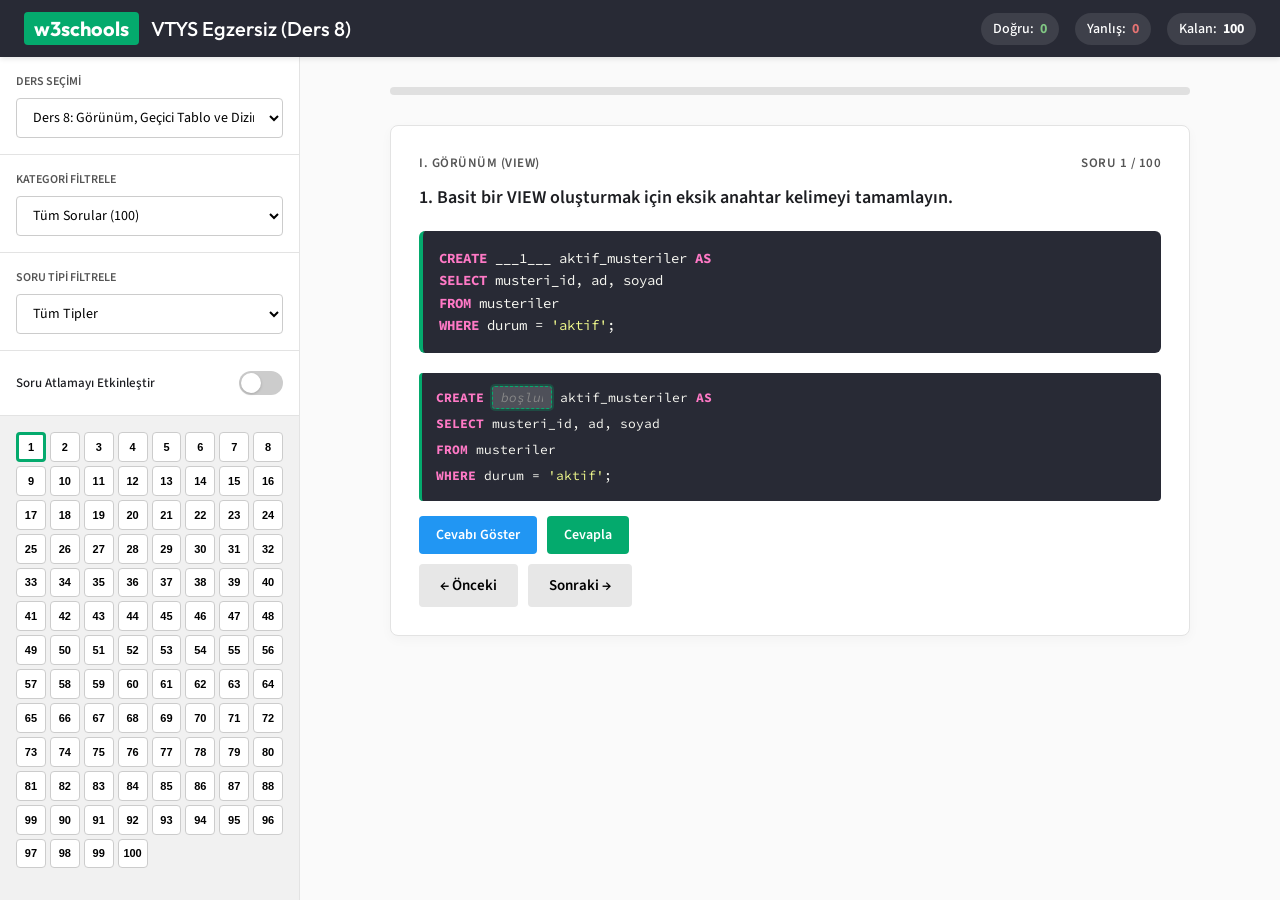
==== index.html @ 820ce637 "Add Source SQL File Viewer modal, buttons, copy/download logic, and copy sql files to repo" ====
<!DOCTYPE html>
<html lang="tr">
<head>
  <meta charset="UTF-8">
  <meta name="viewport" content="width=device-width, initial-scale=1.0">
  <title>VTYS Egzersiz</title>
  <!-- Google Fonts -->
  <link rel="stylesheet" href="styles.css">
  <link rel="preconnect" href="https://fonts.googleapis.com">
  <link rel="preconnect" href="https://fonts.gstatic.com" crossorigin>
  <link href="https://fonts.googleapis.com/css2?family=Outfit:wght@300;400;500;600;700&family=Source+Code+Pro:wght@400;500;600&family=Source+Sans+3:wght@300;400;500;600;700&display=swap" rel="stylesheet">
  
</head>
<body>
  
  <canvas id="confetti-canvas"></canvas>

  <header>
    <div class="header-logo-title">
      <div class="logo-w3">w3schools</div>
      <h1>VTYS Egzersiz (Ders 9)</h1>
    </div>
    <div class="header-stats">
      <div class="stat-badge correct-badge">Doğru: <span id="header-correct">0</span></div>
      <div class="stat-badge incorrect-badge">Yanlış: <span id="header-incorrect">0</span></div>
      <div class="stat-badge">Kalan: <span id="header-remaining">50</span></div>
    </div>
  </header>

  <div class="app-container">
    <!-- Sidebar -->
    <aside class="sidebar" id="sidebar">
      <div class="sidebar-filter">
        <div class="filter-label">Ders Seçimi</div>
        <select class="filter-select" id="lesson-filter">
          <option value="ders8">Ders 8: Görünüm, Geçici Tablo ve Dizin (100 Soru)</option>
          <option value="ders9">Ders 9: T-SQL ve Saklı Yordam (50 Soru)</option>
          <option value="ders10">Ders 10: Market SQL Sorguları (75 Soru)</option>
        </select>
      </div>
      <div class="sidebar-filter" id="difficulty-filter-container" style="display: none;">
        <div class="filter-label">Zorluk Derecesi</div>
        <select class="filter-select" id="difficulty-filter">
          <option value="easy">Kolay (Bir Kısmı Boş)</option>
          <option value="hard">Zor (Tüm SQL Kelimeleri Boş)</option>
        </select>
      </div>
      <div class="sidebar-filter">
        <div class="filter-label">Kategori Filtrele</div>
        <select class="filter-select" id="category-filter">
          <option value="all">Tüm Sorular (50)</option>
          <option value="tsql">I. Transact-SQL ve Transaction (20)</option>
          <option value="sp">II. Saklı Yordam (STORED PROCEDURE) (30)</option>
        </select>
      </div>
      <div class="sidebar-filter">
        <div class="filter-label">Soru Tipi Filtrele</div>
        <select class="filter-select" id="type-filter">
          <option value="all">Tüm Tipler</option>
          <option value="code">Kod Soruları (70%)</option>
          <option value="choice">Çoktan Seçmeli (30%)</option>
        </select>
      </div>
      <div class="sidebar-filter">
        <label class="switch-container">
          <span class="switch-label">Soru Atlamayı Etkinleştir</span>
          <input type="checkbox" id="skip-toggle" class="switch-input">
          <span class="switch-toggle"></span>
        </label>
      </div>
      <div class="sidebar-list-container">
        <div class="questions-grid" id="questions-grid">
          <!-- Dynamically populated buttons -->
        </div>
      </div>
    </aside>

    <!-- Main Content -->
    <main>
      <div class="content-wrapper">
        <div class="progress-container">
          <div class="progress-bar-fill" id="progress-bar"></div>
        </div>

        <div id="quiz-area">
          <div class="question-card" id="question-card">
            <div class="question-meta" style="display: flex; align-items: center; justify-content: space-between; width: 100%;">
              <div style="display: flex; align-items: center; gap: 10px;">
                <span id="question-category">Kategori</span>
                <button class="btn btn-info btn-sm btn-inline-icon" id="btn-show-sql" style="display: none;">
                  <svg width="12" height="12" viewBox="0 0 24 24" fill="none" stroke="currentColor" stroke-width="2">
                    <path d="M14 2H6a2 2 0 0 0-2 2v16a2 2 0 0 0 2 2h12a2 2 0 0 0 2-2V8z"/>
                    <polyline points="14 2 14 8 20 8"/>
                    <line x1="16" y1="13" x2="8" y2="13"/>
                    <line x1="16" y1="17" x2="8" y2="17"/>
                    <polyline points="10 9 9 9 8 9"/>
                  </svg>
                  Kaynak SQL
                </button>
              </div>
              <span id="question-number">Soru 1 / 50</span>
            </div>
            
            <h3 class="question-title" id="question-text">Yükleniyor...</h3>
            
            <div class="code-snippet" id="code-block" style="display: none;"></div>
            
            <!-- Question types templates -->
            <div id="answers-container">
              <!-- Dynamically populated options -->
            </div>

            <div class="actions-row">
              <div class="nav-buttons">
                <button class="btn btn-secondary" id="btn-prev">
                  &larr; Önceki
                </button>
                <button class="btn btn-secondary" id="btn-next">
                  Sonraki &rarr;
                </button>
              </div>
              
              <div style="display: flex; gap: 10px;">
                <button class="btn btn-info" id="btn-explain" style="display: none;">
                  Cevabı / Açıklamayı Göster
                </button>
                <button class="btn btn-primary" id="btn-check">
                  Cevabı Kontrol Et
                </button>
              </div>
            </div>

            <!-- Explanation Box -->
            <div class="explanation-box" id="explanation-box">
              <h4>
                <svg width="16" height="16" viewBox="0 0 24 24" fill="currentColor">
                  <path d="M12 2C6.48 2 2 6.48 2 12s4.48 10 10 10 10-4.48 10-10S17.52 2 12 2zm1 15h-2v-6h2v6zm0-8h-2V7h2v2z"/>
                </svg>
                Açıklama ve Slayt Referansı
              </h4>
              <p id="explanation-text"></p>
            </div>
          </div>
        </div>

        <!-- Dashboard Template (hidden by default) -->
        <div id="dashboard-area" style="display: none;">
          <div class="dashboard-card">
            <h2 class="dashboard-title">Quiz Tamamlandı! 🎉</h2>
            <p class="dashboard-subtitle">Dr. Öğr. Üyesi Hüseyin COŞKUN'un Ders 9 (T-SQL ve Saklı Yordamlar) sunumuna dayalı 50 soruluk sınavı tamamladınız.</p>
            
            <div class="score-circle">
              <div class="score-percentage" id="score-percent">0%</div>
              <div class="score-fraction" id="score-fraction">0 / 50</div>
            </div>

            <table class="stats-table">
              <tr class="correct-row">
                <td>Doğru Sayısı:</td>
                <td id="dash-correct">0</td>
              </tr>
              <tr class="incorrect-row">
                <td>Yanlış Sayısı:</td>
                <td id="dash-incorrect">0</td>
              </tr>
              <tr>
                <td>Boş Bırakılan:</td>
                <td id="dash-empty">0</td>
              </tr>
              <tr>
                <td>Başarı Durumu:</td>
                <td id="dash-status">Geliştirilmeli</td>
              </tr>
            </table>

            <button class="btn btn-primary" id="btn-reset">Sınavı Yeniden Başlat</button>
          </div>
        </div>
      </div>
    </main>
  </div>

  <!-- SQL Code Modal -->
  <div id="sql-modal" class="modal-overlay">
    <div class="modal-content">
      <div class="modal-header">
        <h3 id="sql-modal-title">SQL Dosyası</h3>
        <button class="modal-close" id="sql-modal-close">&times;</button>
      </div>
      <div class="modal-body">
        <pre><code id="sql-modal-code" class="sql-code-block"></code></pre>
      </div>
      <div class="modal-footer">
        <button class="btn btn-secondary" id="sql-modal-copy">Kodu Kopyala</button>
        <button class="btn btn-primary" id="sql-modal-download">Dosyayı İndir</button>
      </div>
    </div>
  </div>

  <script src="questions.js?v=1.8"></script>
  <script src="app.js?v=1.8"></script>
</body>
</html>
---- styles.css ----
:root {
      --w3-green: #04AA6D;
      --w3-green-hover: #059862;
      --w3-dark: #282A35;
      --w3-light-gray: #f1f1f1;
      --w3-border: #e3e3e3;
      --text-main: #1d1e22;
      --text-muted: #555555;
      
      --correct: #2e7d32;
      --correct-bg: #e8f5e9;
      --correct-border: #a5d6a7;
      
      --incorrect: #c62828;
      --incorrect-bg: #ffebee;
      --incorrect-border: #ef9a9a;
      
      --info-bg: #e7f3fe;
      --info-border: #2196F3;
      
      --font-sans: 'Source Sans 3', 'Segoe UI', Tahoma, Geneva, Verdana, sans-serif;
      --font-title: 'Outfit', sans-serif;
      --font-mono: 'Source Code Pro', 'Courier New', Courier, monospace;
    }

    * {
      box-sizing: border-box;
      margin: 0;
      padding: 0;
    }

    body {
      font-family: var(--font-sans);
      background-color: #fcfcfc;
      color: var(--text-main);
      display: flex;
      flex-direction: column;
      height: 100vh;
      overflow: hidden;
    }

    /* Header */
    header {
      background-color: var(--w3-dark);
      color: white;
      padding: 12px 24px;
      display: flex;
      justify-content: space-between;
      align-items: center;
      box-shadow: 0 2px 5px rgba(0,0,0,0.1);
      z-index: 10;
      flex-shrink: 0;
    }

    .header-logo-title {
      display: flex;
      align-items: center;
      gap: 12px;
    }

    .logo-w3 {
      background-color: var(--w3-green);
      color: white;
      font-family: var(--font-title);
      font-weight: 700;
      font-size: 20px;
      padding: 4px 10px;
      border-radius: 4px;
      user-select: none;
    }

    header h1 {
      font-family: var(--font-title);
      font-size: 20px;
      font-weight: 500;
    }

    .header-stats {
      display: flex;
      gap: 16px;
      align-items: center;
    }

    .stat-badge {
      background-color: rgba(255, 255, 255, 0.1);
      padding: 6px 12px;
      border-radius: 20px;
      font-size: 14px;
      font-weight: 500;
      display: flex;
      align-items: center;
      gap: 6px;
    }

    .stat-badge span {
      font-weight: bold;
    }

    .stat-badge.correct-badge span {
      color: #81c784;
    }

    .stat-badge.incorrect-badge span {
      color: #e57373;
    }

    /* Main Container */
    .app-container {
      display: flex;
      flex: 1;
      overflow: hidden;
      position: relative;
    }

    /* Sidebar Navigation */
    .sidebar {
      width: 300px;
      background-color: var(--w3-light-gray);
      border-right: 1px solid var(--w3-border);
      display: flex;
      flex-direction: column;
      flex-shrink: 0;
      transition: transform 0.3s ease;
      z-index: 5;
    }

    .sidebar-filter {
      padding: 16px;
      border-bottom: 1px solid var(--w3-border);
      background-color: white;
    }

    .filter-label {
      font-size: 12px;
      text-transform: uppercase;
      font-weight: 600;
      color: var(--text-muted);
      margin-bottom: 8px;
    }

    .filter-select {
      width: 100%;
      padding: 8px 12px;
      border-radius: 4px;
      border: 1px solid #ccc;
      font-family: var(--font-sans);
      font-size: 14px;
      outline: none;
      background-color: white;
    }

    .sidebar-list-container {
      flex: 1;
      overflow-y: auto;
      padding: 16px;
    }

    .questions-grid {
      display: grid;
      grid-template-columns: repeat(8, 1fr);
      gap: 4px;
    }

    .q-btn {
      aspect-ratio: 1;
      border: 1px solid #ccc;
      background-color: white;
      border-radius: 4px;
      font-weight: 600;
      font-size: 11px;
      cursor: pointer;
      display: flex;
      align-items: center;
      justify-content: center;
      transition: all 0.2s;
    }

    .q-btn:hover {
      background-color: #e3e3e3;
      border-color: #888;
    }

    .q-btn.current {
      outline: 3px solid var(--w3-green);
      outline-offset: -3px;
      font-weight: 700;
    }

    .q-btn.answered-correct {
      background-color: var(--correct-bg);
      border-color: var(--correct-border);
      color: var(--correct);
    }

    .q-btn.answered-incorrect {
      background-color: var(--incorrect-bg);
      border-color: var(--incorrect-border);
      color: var(--incorrect);
    }

    /* Main Content Area */
    main {
      flex: 1;
      padding: 30px;
      overflow-y: auto;
      display: flex;
      flex-direction: column;
      align-items: center;
      background-color: #fafafa;
    }

    .content-wrapper {
      width: 100%;
      max-width: 800px;
      display: flex;
      flex-direction: column;
      gap: 20px;
    }

    /* Question Card */
    .question-card {
      background-color: white;
      border-radius: 8px;
      border: 1px solid var(--w3-border);
      box-shadow: 0 4px 12px rgba(0,0,0,0.03);
      padding: 28px;
      display: flex;
      flex-direction: column;
    }

    .question-meta {
      display: flex;
      justify-content: space-between;
      font-size: 13px;
      font-weight: 600;
      color: var(--text-muted);
      margin-bottom: 12px;
      text-transform: uppercase;
      letter-spacing: 0.5px;
    }

    .question-title {
      font-size: 18px;
      font-weight: 600;
      line-height: 1.5;
      margin-bottom: 20px;
    }

    /* Code Block snippet */
    .code-snippet {
      background-color: var(--w3-dark);
      color: #f8f8f2;
      border-left: 4px solid var(--w3-green);
      border-radius: 6px;
      padding: 16px;
      font-family: var(--font-mono);
      font-size: 14px;
      line-height: 1.6;
      overflow-x: auto;
      margin-bottom: 20px;
      white-space: pre;
    }

    .sql-keyword {
      color: #ff79c6;
      font-weight: bold;
    }

    .sql-string {
      color: #f1fa8c;
    }

    /* Options */
    .options-list {
      display: flex;
      flex-direction: column;
      gap: 12px;
      margin-bottom: 20px;
    }

    .option-card {
      border: 1px solid #d3d3d3;
      border-radius: 6px;
      padding: 16px;
      cursor: pointer;
      display: flex;
      align-items: center;
      gap: 12px;
      transition: all 0.2s;
      background-color: white;
      user-select: none;
    }

    .option-card:hover {
      background-color: #f7f7f7;
      border-color: #888;
    }

    .option-card.selected {
      background-color: #f0f7f4;
      border-color: var(--w3-green);
      font-weight: 500;
    }

    .option-card.correct-highlight {
      background-color: var(--correct-bg);
      border-color: var(--correct);
      color: var(--correct);
      font-weight: 500;
    }

    .option-card.incorrect-highlight {
      background-color: var(--incorrect-bg);
      border-color: var(--incorrect);
      color: var(--incorrect);
    }

    .option-radio {
      width: 18px;
      height: 18px;
      border-radius: 50%;
      border: 2px solid #aaa;
      display: flex;
      align-items: center;
      justify-content: center;
      flex-shrink: 0;
    }

    .option-card.selected .option-radio {
      border-color: var(--w3-green);
    }

    .option-card.selected .option-radio::after {
      content: "";
      width: 10px;
      height: 10px;
      background-color: var(--w3-green);
      border-radius: 50%;
    }

    /* True False Option Styles */
    .tf-container {
      display: flex;
      gap: 16px;
      margin-bottom: 20px;
    }

    .tf-btn {
      flex: 1;
      padding: 16px;
      border: 1px solid #d3d3d3;
      border-radius: 6px;
      background-color: white;
      font-size: 16px;
      font-weight: 600;
      cursor: pointer;
      text-align: center;
      transition: all 0.2s;
    }

    .tf-btn:hover {
      background-color: #f7f7f7;
      border-color: #888;
    }

    .tf-btn.selected {
      background-color: #f0f7f4;
      border-color: var(--w3-green);
      color: var(--w3-green);
    }

    .tf-btn.correct-highlight {
      background-color: var(--correct-bg);
      border-color: var(--correct);
      color: var(--correct);
    }

    .tf-btn.incorrect-highlight {
      background-color: var(--incorrect-bg);
      border-color: var(--incorrect);
      color: var(--incorrect);
    }

    /* Fill in the Blank option styles */
    .blank-container {
      margin-bottom: 24px;
      display: flex;
      flex-direction: column;
      gap: 10px;
    }

    .blank-input {
      width: 100%;
      max-width: 400px;
      padding: 12px 16px;
      font-size: 16px;
      border-radius: 6px;
      border: 1px solid #ccc;
      font-family: var(--font-sans);
      outline: none;
      transition: border-color 0.2s;
    }

    .blank-input:focus {
      border-color: var(--w3-green);
    }

    .blank-input.correct-highlight {
      background-color: var(--correct-bg);
      border-color: var(--correct);
      color: var(--correct);
    }

    .blank-input.incorrect-highlight {
      background-color: var(--incorrect-bg);
      border-color: var(--incorrect);
      color: var(--incorrect);
    }

    .blank-feedback {
      font-size: 14px;
      font-weight: 600;
      display: none;
    }
    .blank-feedback.correct {
      color: var(--correct);
      display: block;
    }
    .blank-feedback.incorrect {
      color: var(--incorrect);
      display: block;
    }

    /* Actions Row */
    .actions-row {
      display: flex;
      justify-content: space-between;
      align-items: center;
      margin-top: 10px;
    }

    .nav-buttons {
      display: flex;
      gap: 10px;
    }

    .btn {
      padding: 10px 20px;
      font-size: 15px;
      font-weight: 600;
      border-radius: 4px;
      cursor: pointer;
      border: 1px solid transparent;
      font-family: var(--font-sans);
      transition: all 0.2s;
      display: flex;
      align-items: center;
      gap: 8px;
    }

    .btn-secondary {
      background-color: #e7e7e7;
      color: black;
    }

    .btn-secondary:hover {
      background-color: #ddd;
    }

    .btn-primary {
      background-color: var(--w3-green);
      color: white;
    }

    .btn-primary:hover {
      background-color: var(--w3-green-hover);
    }

    .btn-primary:disabled {
      background-color: #cccccc;
      cursor: not-allowed;
    }

    .btn-info {
      background-color: #2196F3;
      color: white;
    }

    .btn-info:hover {
      background-color: #0b7dda;
    }

    /* Explanation Box */
    .explanation-box {
      background-color: var(--info-bg);
      border-left: 6px solid var(--info-border);
      border-radius: 4px;
      padding: 18px;
      margin-top: 20px;
      display: none;
      animation: fadeIn 0.3s ease;
    }

    .explanation-box h4 {
      font-size: 15px;
      font-weight: 700;
      color: #0b7dda;
      margin-bottom: 8px;
      display: flex;
      align-items: center;
      gap: 6px;
    }

    .explanation-box p {
      font-size: 14.5px;
      line-height: 1.5;
      color: #333;
    }

    /* Dashboard view */
    .dashboard-card {
      background-color: white;
      border-radius: 8px;
      border: 1px solid var(--w3-border);
      box-shadow: 0 4px 12px rgba(0,0,0,0.03);
      padding: 36px;
      text-align: center;
      display: flex;
      flex-direction: column;
      align-items: center;
      gap: 20px;
    }

    .dashboard-title {
      font-family: var(--font-title);
      font-size: 28px;
      font-weight: 700;
      color: var(--w3-dark);
    }

    .dashboard-subtitle {
      font-size: 16px;
      color: var(--text-muted);
      max-width: 500px;
    }

    .score-circle {
      width: 160px;
      height: 160px;
      border-radius: 50%;
      background-color: #f7f7f7;
      border: 10px solid var(--w3-green);
      display: flex;
      flex-direction: column;
      justify-content: center;
      align-items: center;
      margin: 10px 0;
    }

    .score-percentage {
      font-family: var(--font-title);
      font-size: 38px;
      font-weight: 700;
      color: var(--w3-dark);
    }

    .score-fraction {
      font-size: 14px;
      color: var(--text-muted);
      font-weight: 500;
    }

    .stats-table {
      width: 100%;
      max-width: 400px;
      margin: 10px 0;
      border-collapse: collapse;
    }

    .stats-table td {
      padding: 10px;
      border-bottom: 1px solid var(--w3-border);
      font-size: 15px;
      text-align: left;
    }

    .stats-table td:last-child {
      text-align: right;
      font-weight: bold;
    }

    .stats-table tr.correct-row td:last-child {
      color: var(--correct);
    }

    .stats-table tr.incorrect-row td:last-child {
      color: var(--incorrect);
    }

    /* Mobile view toggle button */
    .mobile-nav-toggle {
      display: none;
      background-color: var(--w3-dark);
      border: none;
      color: white;
      font-size: 20px;
      cursor: pointer;
      padding: 8px;
    }

    /* Animations */
    @keyframes fadeIn {
      from { opacity: 0; transform: translateY(5px); }
      to { opacity: 1; transform: translateY(0); }
    }

    /* Confetti Canvas */
    #confetti-canvas {
      position: absolute;
      top: 0;
      left: 0;
      width: 100%;
      height: 100%;
      pointer-events: none;
      z-index: 100;
      display: none;
    }

    /* Progress bar overall */
    .progress-container {
      width: 100%;
      background-color: #e0e0e0;
      border-radius: 4px;
      height: 8px;
      margin-bottom: 10px;
      overflow: hidden;
    }

    .progress-bar-fill {
      height: 100%;
      background-color: var(--w3-green);
      width: 0%;
      transition: width 0.3s ease;
    }

    /* Responsive */
    @media (max-width: 768px) {
      .app-container {
        flex-direction: column;
      }
      
      .sidebar {
        width: 100%;
        height: auto;
        max-height: 220px;
        border-right: none;
        border-bottom: 1px solid var(--w3-border);
      }

      .questions-grid {
        grid-template-columns: repeat(10, 1fr);
      }

      main {
        padding: 15px;
      }

      .question-card {
        padding: 18px;
      }

      .actions-row {
        flex-direction: column;
        gap: 12px;
        align-items: stretch;
      }

      .nav-buttons {
        justify-content: space-between;
      }
      
      .btn {
        justify-content: center;
      }
    }

    /* Code question - inline blanks in snippet */
    .code-question-snippet {
      background-color: var(--w3-dark);
      color: #f8f8f2;
      border-left: 3px solid var(--w3-green);
      border-radius: 4px;
      padding: 12px 14px;
      font-family: var(--font-mono);
      font-size: 13px;
      line-height: 2;
      overflow-x: auto;
      margin-bottom: 10px;
      white-space: pre-wrap;
      word-break: break-word;
    }

    .code-blank-input {
      background-color: rgba(255,255,255,0.12);
      border: 1.5px dashed #888;
      border-radius: 3px;
      color: #50fa7b;
      font-family: var(--font-mono);
      font-size: 13px;
      font-weight: 600;
      padding: 2px 8px;
      min-width: 60px;
      max-width: 200px;
      outline: none;
      transition: all 0.2s;
      text-align: center;
    }

    .code-blank-input::placeholder {
      color: #888;
      font-weight: 400;
      font-style: italic;
    }

    .code-blank-input:focus {
      border-color: var(--w3-green);
      background-color: rgba(255,255,255,0.18);
      box-shadow: 0 0 0 2px rgba(4,170,109,0.25);
    }

    .code-blank-input.blank-correct {
      border-color: #28a745;
      border-style: solid;
      background-color: rgba(40,167,69,0.2);
      color: #50fa7b;
    }

    .code-blank-input.blank-incorrect {
      border-color: #dc3545;
      border-style: solid;
      background-color: rgba(220,53,69,0.2);
      color: #ff6b6b;
      text-decoration: line-through;
    }

    .code-correct-answer {
      font-size: 11px;
      color: #50fa7b;
      font-family: var(--font-mono);
      display: none;
      margin-left: 4px;
    }

    .code-correct-answer.show {
      display: inline;
    }

    .code-blanks-summary {
      display: flex;
      flex-wrap: wrap;
      gap: 6px;
      margin-top: 8px;
    }

    .code-blank-result {
      font-size: 11.5px;
      font-weight: 500;
      padding: 4px 8px;
      border-radius: 3px;
      font-family: var(--font-mono);
    }

    .code-blank-result.result-ok {
      background-color: rgba(40,167,69,0.15);
      color: #81c784;
      border: 1px solid rgba(40,167,69,0.3);
    }

    .code-blank-result.result-fail {
      background-color: rgba(220,53,69,0.15);
      color: #e57373;
      border: 1px solid rgba(220,53,69,0.3);
    }


/* Code Questions Error Shake and Custom Styles */
@keyframes codeShake {
  0%, 100% { transform: translateX(0); }
  25% { transform: translateX(-5px); }
  75% { transform: translateX(5px); }
}
.blank-error-shake {
  animation: codeShake 0.15s ease-in-out 2;
  border-color: #f44336 !important;
  background-color: #ffebee !important;
}
.blank-showing-answer {
  background-color: #e3f2fd !important;
  color: #0d47a1 !important;
  font-weight: bold;
}

/* Custom Toggle Switch Styles */
.switch-container {
  display: flex;
  align-items: center;
  justify-content: space-between;
  cursor: pointer;
  user-select: none;
  padding: 4px 0;
}

.switch-label {
  font-size: 13px;
  font-weight: 500;
  color: var(--text-main);
}

.switch-input {
  display: none;
}

.switch-toggle {
  width: 44px;
  height: 24px;
  background-color: #ccc;
  border-radius: 12px;
  position: relative;
  transition: background-color 0.2s;
  flex-shrink: 0;
}

.switch-toggle::after {
  content: '';
  position: absolute;
  width: 20px;
  height: 20px;
  border-radius: 50%;
  background-color: white;
  top: 2px;
  left: 2px;
  transition: transform 0.2s;
  box-shadow: 0 1px 3px rgba(0,0,0,0.2);
}

.switch-input:checked + .switch-toggle {
  background-color: var(--w3-green);
}

.switch-input:checked + .switch-toggle::after {
  transform: translateX(20px);
}

/* Modal Styles */
.modal-overlay {
  position: fixed;
  top: 0;
  left: 0;
  width: 100%;
  height: 100%;
  background-color: rgba(0,0,0,0.5);
  backdrop-filter: blur(8px);
  display: flex;
  justify-content: center;
  align-items: center;
  z-index: 1000;
  opacity: 0;
  transition: opacity 0.25s ease;
  pointer-events: none;
}

.modal-overlay.active {
  opacity: 1;
  pointer-events: auto;
}

.modal-content {
  background-color: white;
  border-radius: 12px;
  width: 90%;
  max-width: 700px;
  max-height: 85vh;
  display: flex;
  flex-direction: column;
  box-shadow: 0 10px 30px rgba(0,0,0,0.25);
  transform: translateY(20px);
  transition: transform 0.25s ease;
  overflow: hidden;
}

.modal-overlay.active .modal-content {
  transform: translateY(0);
}

.modal-header {
  padding: 16px 24px;
  border-bottom: 1px solid var(--w3-border);
  display: flex;
  justify-content: space-between;
  align-items: center;
  background-color: var(--w3-light-gray);
}

.modal-header h3 {
  font-family: var(--font-title);
  font-size: 18px;
  font-weight: 600;
  color: var(--w3-dark);
  margin: 0;
}

.modal-close {
  background: none;
  border: none;
  font-size: 24px;
  cursor: pointer;
  color: var(--text-muted);
  transition: color 0.15s;
  display: flex;
  align-items: center;
  justify-content: center;
  width: 32px;
  height: 32px;
  border-radius: 50%;
}

.modal-close:hover {
  color: var(--w3-dark);
  background-color: rgba(0,0,0,0.05);
}

.modal-body {
  padding: 24px;
  overflow-y: auto;
  flex: 1;
  background-color: #282a36; /* Dracula dark background for code preview */
  color: #f8f8f2;
}

.sql-code-block {
  font-family: var(--font-mono);
  font-size: 14px;
  line-height: 1.6;
  white-space: pre-wrap;
  word-break: break-all;
}

.modal-footer {
  padding: 16px 24px;
  border-top: 1px solid var(--w3-border);
  display: flex;
  justify-content: flex-end;
  gap: 12px;
  background-color: var(--w3-light-gray);
}

/* Small inline button style */
.btn-sm {
  padding: 4px 10px;
  font-size: 12px;
  border-radius: 4px;
  line-height: 1.5;
}

.btn-inline-icon {
  display: inline-flex;
  align-items: center;
  gap: 6px;
  font-family: var(--font-title);
  font-weight: 500;
}
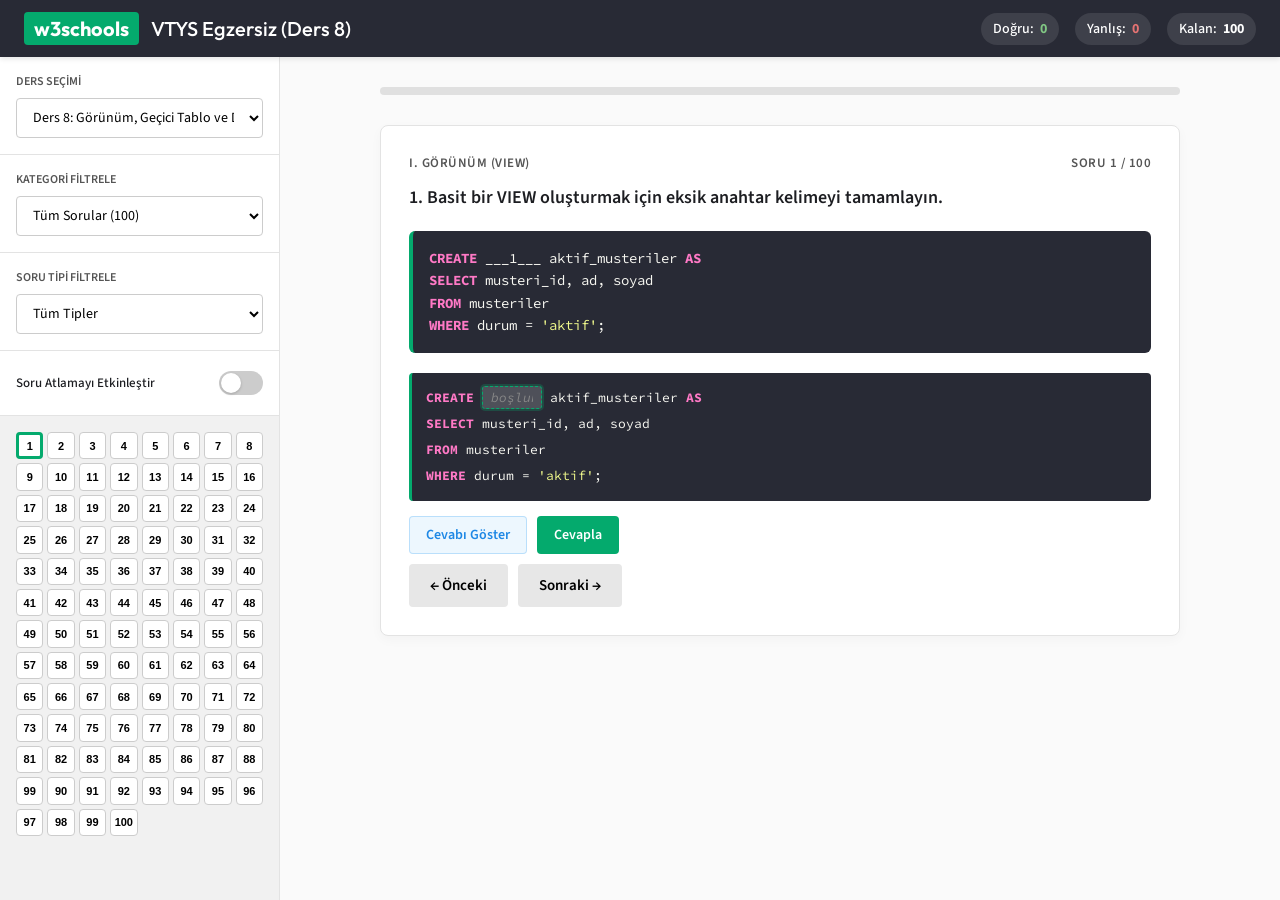
==== commit 2d68c2c5: "Fix layout overlap and sidebar overflow by refactoring column spacing, styling buttons, and adding s" ====
--- a/index.html
+++ b/index.html
@@ -5,7 +5,7 @@
   <meta name="viewport" content="width=device-width, initial-scale=1.0">
   <title>VTYS Egzersiz</title>
   <!-- Google Fonts -->
-  <link rel="stylesheet" href="styles.css">
+  <link rel="stylesheet" href="styles.css?v=1.91">
   <link rel="preconnect" href="https://fonts.googleapis.com">
   <link rel="preconnect" href="https://fonts.gstatic.com" crossorigin>
   <link href="https://fonts.googleapis.com/css2?family=Outfit:wght@300;400;500;600;700&family=Source+Code+Pro:wght@400;500;600&family=Source+Sans+3:wght@300;400;500;600;700&display=swap" rel="stylesheet">
@@ -178,6 +178,21 @@
         </div>
       </div>
     </main>
+
+    <!-- Right Sidebar (SQL Files Explorer) -->
+    <aside class="sidebar-right" id="sidebar-right" style="display: none;">
+      <div class="sidebar-filter">
+        <div class="filter-label">SQL Dosya Gezgini</div>
+        <div style="margin-top: 5px;">
+          <input type="text" id="sql-search" placeholder="Dosya adı ara..." class="filter-select" style="padding: 6px 10px; font-size: 13px;">
+        </div>
+      </div>
+      <div class="sidebar-list-container">
+        <div class="sql-files-list" id="sql-files-list">
+          <!-- Dynamically populated files list -->
+        </div>
+      </div>
+    </aside>
   </div>
 
   <!-- SQL Code Modal -->
@@ -197,7 +212,7 @@
     </div>
   </div>
 
-  <script src="questions.js?v=1.8"></script>
-  <script src="app.js?v=1.8"></script>
+  <script src="questions.js?v=1.91"></script>
+  <script src="app.js?v=1.91"></script>
 </body>
 </html>
--- a/styles.css
+++ b/styles.css
@@ -114,7 +114,7 @@
 
     /* Sidebar Navigation */
     .sidebar {
-      width: 300px;
+      width: 280px;
       background-color: var(--w3-light-gray);
       border-right: 1px solid var(--w3-border);
       display: flex;
@@ -231,6 +231,9 @@
     .question-meta {
       display: flex;
       justify-content: space-between;
+      align-items: center;
+      flex-wrap: wrap;
+      gap: 10px;
       font-size: 13px;
       font-weight: 600;
       color: var(--text-muted);
@@ -482,12 +485,15 @@
     }
 
     .btn-info {
-      background-color: #2196F3;
-      color: white;
-    }
-
+      background-color: rgba(33, 150, 243, 0.08);
+      color: #1e88e5;
+      border: 1px solid rgba(33, 150, 243, 0.25);
+    }
+ 
     .btn-info:hover {
-      background-color: #0b7dda;
+      background-color: rgba(33, 150, 243, 0.18);
+      border-color: #2196F3;
+      color: #0b7dda;
     }
 
     /* Explanation Box */
@@ -969,3 +975,75 @@
   font-family: var(--font-title);
   font-weight: 500;
 }
+
+/* Sidebar Right (SQL Files Explorer) Styles */
+.sidebar-right {
+  width: 260px;
+  background-color: white;
+  border-left: 1px solid var(--w3-border);
+  display: flex;
+  flex-direction: column;
+  flex-shrink: 0;
+  transition: transform 0.3s ease;
+  z-index: 5;
+}
+
+.sql-files-list {
+  display: flex;
+  flex-direction: column;
+  gap: 6px;
+}
+
+.sql-file-item {
+  display: flex;
+  align-items: center;
+  justify-content: space-between;
+  padding: 8px 12px;
+  border-radius: 6px;
+  background-color: var(--w3-light-gray);
+  border: 1px solid transparent;
+  cursor: pointer;
+  transition: all 0.15s ease;
+}
+
+.sql-file-item:hover {
+  background-color: #e8f5e9;
+  border-color: #c8e6c9;
+}
+
+.sql-file-item.active {
+  background-color: #e8f5e9;
+  border-color: var(--w3-green);
+  color: var(--correct);
+  font-weight: 600;
+}
+
+.sql-file-name-container {
+  display: flex;
+  align-items: center;
+  gap: 8px;
+  min-width: 0;
+  flex: 1;
+}
+
+.sql-file-name {
+  font-size: 12.5px;
+  white-space: nowrap;
+  overflow: hidden;
+  text-overflow: ellipsis;
+}
+
+.sql-file-badge {
+  font-size: 10px;
+  font-weight: 600;
+  padding: 2px 6px;
+  border-radius: 10px;
+  background-color: #e3e3e3;
+  color: #555;
+  flex-shrink: 0;
+}
+
+.sql-file-badge.linked {
+  background-color: #e8f5e9;
+  color: #2e7d32;
+}
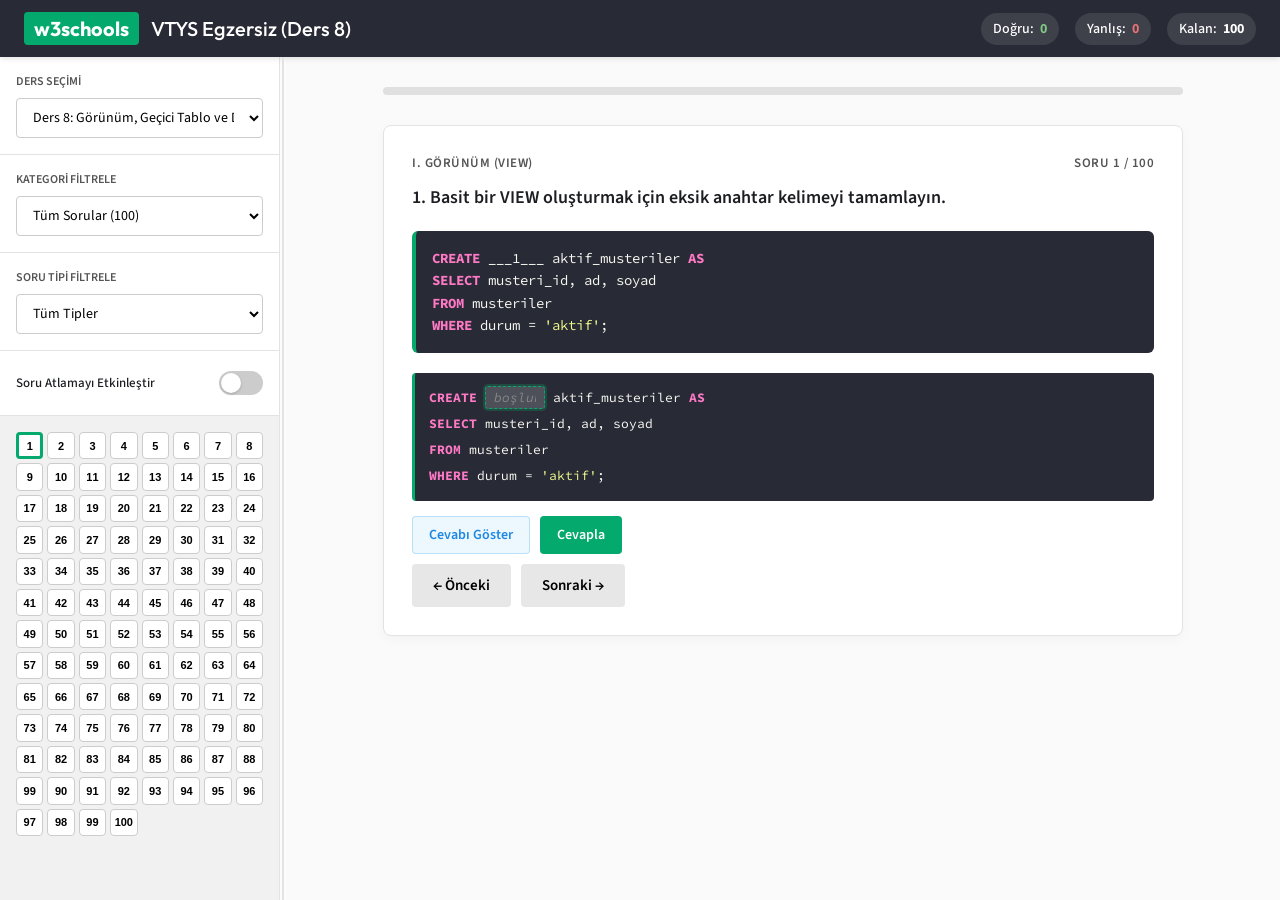
==== commit a3d5a7df: "Implement resizable sidebars with interactive hover outlines, dragging logic, min/max bounds, toggle" ====
--- a/index.html
+++ b/index.html
@@ -5,7 +5,7 @@
   <meta name="viewport" content="width=device-width, initial-scale=1.0">
   <title>VTYS Egzersiz</title>
   <!-- Google Fonts -->
-  <link rel="stylesheet" href="styles.css?v=1.91">
+  <link rel="stylesheet" href="styles.css?v=1.92">
   <link rel="preconnect" href="https://fonts.googleapis.com">
   <link rel="preconnect" href="https://fonts.gstatic.com" crossorigin>
   <link href="https://fonts.googleapis.com/css2?family=Outfit:wght@300;400;500;600;700&family=Source+Code+Pro:wght@400;500;600&family=Source+Sans+3:wght@300;400;500;600;700&display=swap" rel="stylesheet">
@@ -74,6 +74,9 @@
         </div>
       </div>
     </aside>
+
+    <!-- Left Resizer -->
+    <div class="resizer-left" id="resizer-left"></div>
 
     <!-- Main Content -->
     <main>
@@ -179,6 +182,9 @@
       </div>
     </main>
 
+    <!-- Right Resizer -->
+    <div class="resizer-right" id="resizer-right" style="display: none;"></div>
+
     <!-- Right Sidebar (SQL Files Explorer) -->
     <aside class="sidebar-right" id="sidebar-right" style="display: none;">
       <div class="sidebar-filter">
@@ -212,7 +218,7 @@
     </div>
   </div>
 
-  <script src="questions.js?v=1.91"></script>
-  <script src="app.js?v=1.91"></script>
+  <script src="questions.js?v=1.92"></script>
+  <script src="app.js?v=1.92"></script>
 </body>
 </html>
--- a/styles.css
+++ b/styles.css
@@ -1047,3 +1047,40 @@
   background-color: #e8f5e9;
   color: #2e7d32;
 }
+
+/* Sidebar Resizers Styles */
+.resizer-left, .resizer-right {
+  width: 6px;
+  background-color: transparent;
+  cursor: col-resize;
+  flex-shrink: 0;
+  transition: background-color 0.15s ease;
+  z-index: 10;
+  position: relative;
+}
+
+.resizer-left::after, .resizer-right::after {
+  content: '';
+  position: absolute;
+  top: 0;
+  bottom: 0;
+  left: 2px;
+  width: 2px;
+  background-color: var(--w3-border);
+  transition: background-color 0.15s ease;
+}
+
+.resizer-left:hover, .resizer-right:hover,
+.resizer-left.dragging, .resizer-right.dragging {
+  background-color: rgba(4, 170, 109, 0.08);
+}
+
+.resizer-left:hover::after, .resizer-right:hover::after,
+.resizer-left.dragging::after, .resizer-right.dragging::after {
+  background-color: var(--w3-green);
+}
+
+.dragging-resizer {
+  user-select: none !important;
+  cursor: col-resize !important;
+}
